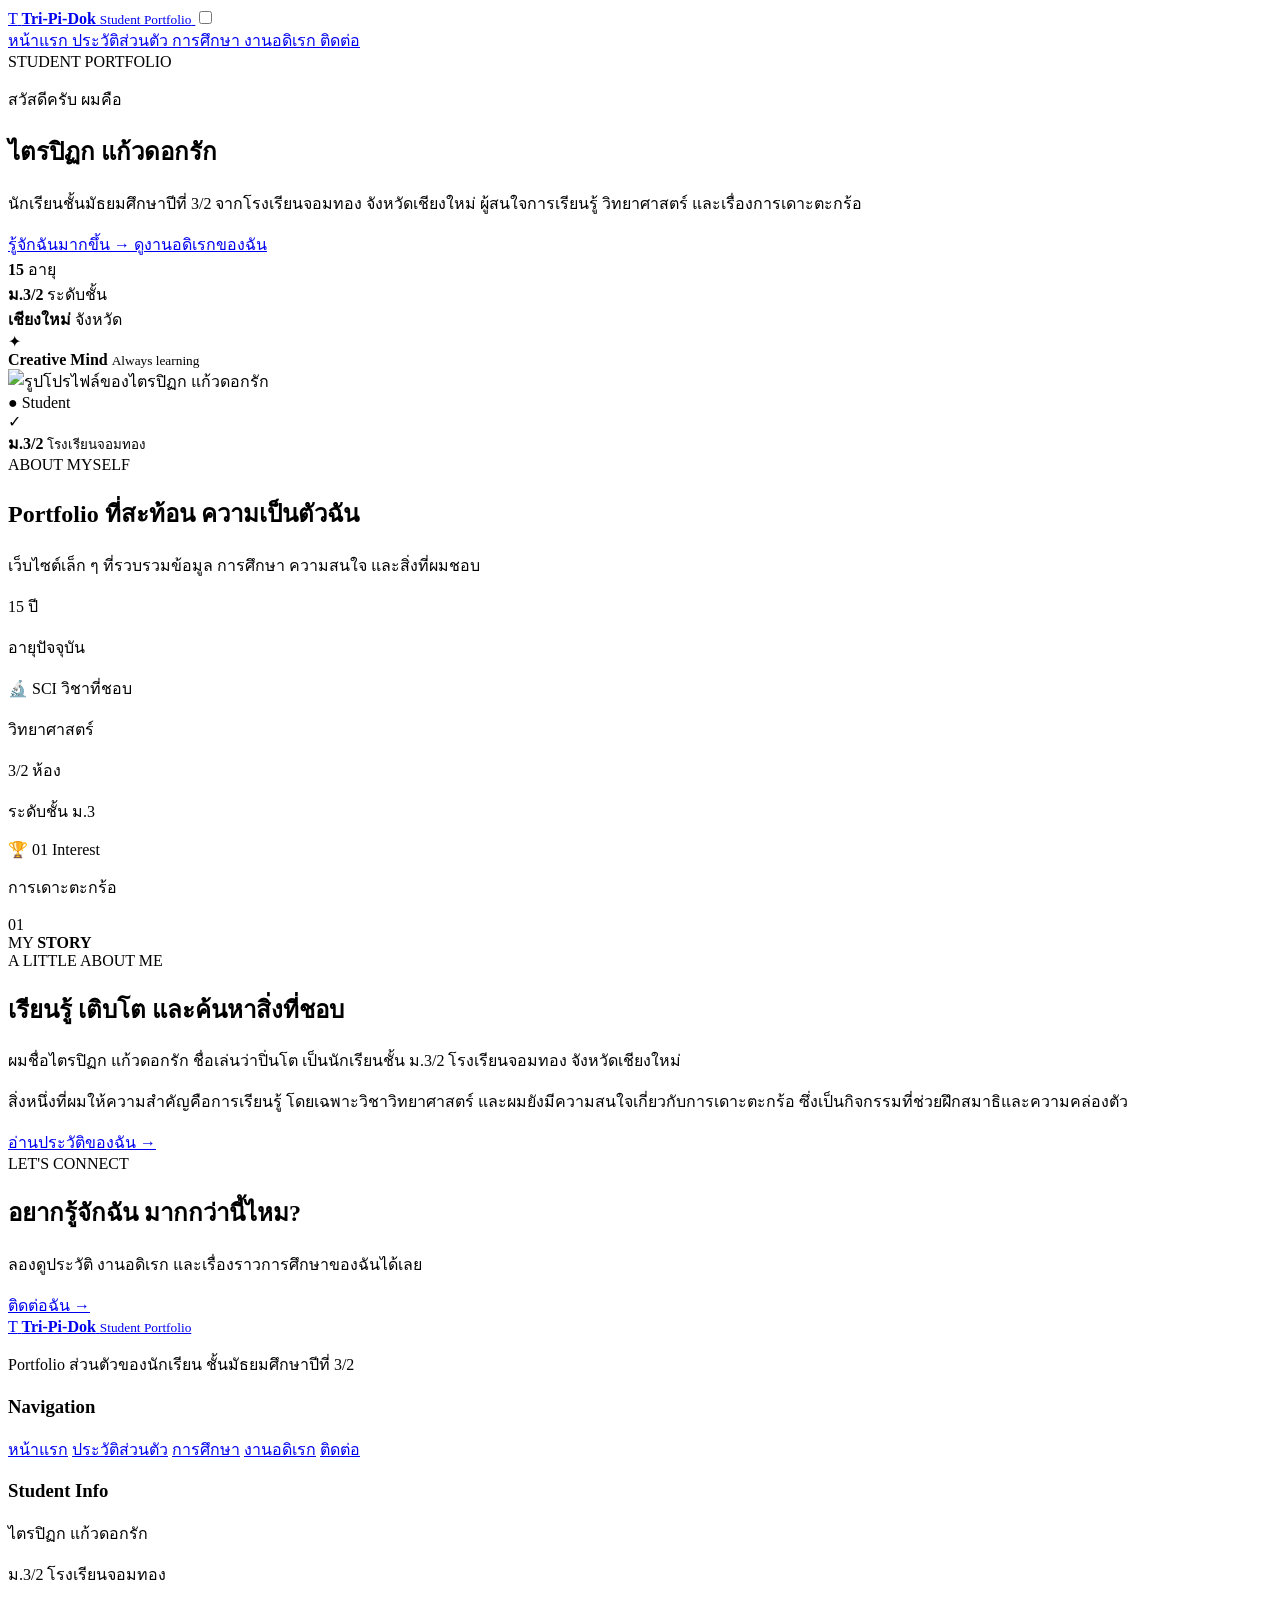
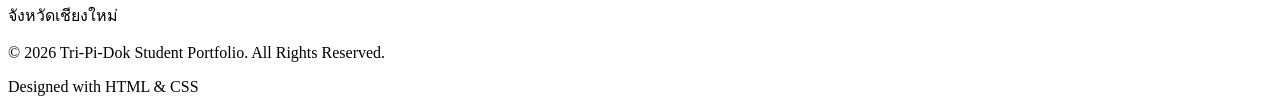
==== index.html @ 45ffa7b9 "Create index.html" ====
<!DOCTYPE html>
<html lang="th">
<head>
    <meta charset="UTF-8">
    <meta name="viewport" content="width=device-width, initial-scale=1.0">

    <title>ไตรปิฏก แก้วดอกรัก | Student Portfolio</title>

    <meta
        name="description"
        content="เว็บไซต์ Portfolio ส่วนตัวของไตรปิฏก แก้วดอกรัก นักเรียนชั้นมัธยมศึกษาปีที่ 3/2"
    >

    <link rel="stylesheet" href="style.css">
</head>

<body>

    <!-- =========================
         Navigation
    ========================== -->
    <header class="site-header">
        <nav class="navbar container">

            <a href="index.html" class="brand">
                <span class="brand-mark">T</span>

                <span class="brand-text">
                    <strong>Tri-Pi-Dok</strong>
                    <small>Student Portfolio</small>
                </span>
            </a>

            <input type="checkbox" id="menu-toggle" class="menu-toggle">

            <label for="menu-toggle" class="menu-button">
                <span></span>
                <span></span>
                <span></span>
            </label>

            <div class="nav-links">

                <a href="index.html" class="active">
                    หน้าแรก
                </a>

                <a href="profile.html">
                    ประวัติส่วนตัว
                </a>

                <a href="education.html">
                    การศึกษา
                </a>

                <a href="hobby.html">
                    งานอดิเรก
                </a>

                <a href="contact.html">
                    ติดต่อ
                </a>

            </div>

        </nav>
    </header>


    <main>

        <!-- =========================
             Hero Section
        ========================== -->
        <section class="hero-section">

            <div class="hero-glow hero-glow-one"></div>
            <div class="hero-glow hero-glow-two"></div>

            <div class="container hero-grid">

                <div class="hero-content reveal">

                    <div class="eyebrow">
                        <span class="eyebrow-dot"></span>
                        STUDENT PORTFOLIO
                    </div>

                    <p class="hero-greeting">
                        สวัสดีครับ ผมคือ
                    </p>

                    <h1>
                        ไตรปิฏก
                        <span>แก้วดอกรัก</span>
                    </h1>

                    <p class="hero-description">
                        นักเรียนชั้นมัธยมศึกษาปีที่ 3/2
                        จากโรงเรียนจอมทอง จังหวัดเชียงใหม่
                        ผู้สนใจการเรียนรู้ วิทยาศาสตร์
                        และเรื่องการเดาะตะกร้อ
                    </p>

                    <div class="hero-actions">

                        <a href="profile.html" class="btn btn-primary">
                            รู้จักฉันมากขึ้น
                            <span>→</span>
                        </a>

                        <a href="hobby.html" class="btn btn-secondary">
                            ดูงานอดิเรกของฉัน
                        </a>

                    </div>

                    <div class="hero-mini-info">

                        <div>
                            <strong>15</strong>
                            <span>อายุ</span>
                        </div>

                        <div class="mini-divider"></div>

                        <div>
                            <strong>ม.3/2</strong>
                            <span>ระดับชั้น</span>
                        </div>

                        <div class="mini-divider"></div>

                        <div>
                            <strong>เชียงใหม่</strong>
                            <span>จังหวัด</span>
                        </div>

                    </div>

                </div>


                <!-- =========================
                     Hero Visual
                ========================== -->

                <div class="hero-visual reveal delay-one">

                    <div class="orbit orbit-one"></div>
                    <div class="orbit orbit-two"></div>

                    <div class="floating-card floating-card-top">
                        <span class="floating-icon">✦</span>
                        <div>
                            <strong>Creative Mind</strong>
                            <small>Always learning</small>
                        </div>
                    </div>

                    <div class="profile-frame">

                        <div class="profile-decoration"></div>

                        <img
                            src="https://placehold.co/600x720/1976D2/FFFFFF?text=PROFILE"
                            alt="รูปโปรไฟล์ของไตรปิฏก แก้วดอกรัก"
                        >

                        <div class="profile-badge">
                            <span>●</span>
                            Student
                        </div>

                    </div>

                    <div class="floating-card floating-card-bottom">

                        <span class="floating-icon green">✓</span>

                        <div>
                            <strong>ม.3/2</strong>
                            <small>โรงเรียนจอมทอง</small>
                        </div>

                    </div>

                </div>

            </div>

        </section>


        <!-- =========================
             Highlight Section
        ========================== -->

        <section class="section section-white">

            <div class="container">

                <div class="section-heading center">

                    <span class="section-label">
                        ABOUT MYSELF
                    </span>

                    <h2>
                        Portfolio ที่สะท้อน
                        <span>ความเป็นตัวฉัน</span>
                    </h2>

                    <p>
                        เว็บไซต์เล็ก ๆ ที่รวบรวมข้อมูล การศึกษา
                        ความสนใจ และสิ่งที่ผมชอบ
                    </p>

                </div>


                <div class="stats-grid">

                    <div class="stat-card">
                        <span class="stat-number">15</span>
                        <span class="stat-label">ปี</span>
                        <p>อายุปัจจุบัน</p>
                    </div>

                    <div class="stat-card featured">
                        <span class="stat-icon">🔬</span>
                        <span class="stat-number">SCI</span>
                        <span class="stat-label">วิชาที่ชอบ</span>
                        <p>วิทยาศาสตร์</p>
                    </div>

                    <div class="stat-card">
                        <span class="stat-number">3/2</span>
                        <span class="stat-label">ห้อง</span>
                        <p>ระดับชั้น ม.3</p>
                    </div>

                    <div class="stat-card">
                        <span class="stat-icon">🏆</span>
                        <span class="stat-number">01</span>
                        <span class="stat-label">Interest</span>
                        <p>การเดาะตะกร้อ</p>
                    </div>

                </div>

            </div>

        </section>


        <!-- =========================
             About Preview
        ========================== -->

        <section class="section section-soft">

            <div class="container split-section">

                <div class="about-shape">

                    <div class="about-number">
                        01
                    </div>

                    <div class="about-circle">
                        <span>MY</span>
                        <strong>STORY</strong>
                    </div>

                </div>


                <div class="about-content">

                    <span class="section-label">
                        A LITTLE ABOUT ME
                    </span>

                    <h2>
                        เรียนรู้ เติบโต
                        <span>และค้นหาสิ่งที่ชอบ</span>
                    </h2>

                    <p>
                        ผมชื่อไตรปิฏก แก้วดอกรัก
                        ชื่อเล่นว่าปิ่นโต เป็นนักเรียนชั้น ม.3/2
                        โรงเรียนจอมทอง จังหวัดเชียงใหม่
                    </p>

                    <p>
                        สิ่งหนึ่งที่ผมให้ความสำคัญคือการเรียนรู้
                        โดยเฉพาะวิชาวิทยาศาสตร์
                        และผมยังมีความสนใจเกี่ยวกับการเดาะตะกร้อ
                        ซึ่งเป็นกิจกรรมที่ช่วยฝึกสมาธิและความคล่องตัว
                    </p>

                    <a href="profile.html" class="text-link">
                        อ่านประวัติของฉัน
                        <span>→</span>
                    </a>

                </div>

            </div>

        </section>


        <!-- =========================
             CTA
        ========================== -->

        <section class="cta-section">

            <div class="container">

                <div class="cta-card">

                    <div>
                        <span class="section-label light">
                            LET'S CONNECT
                        </span>

                        <h2>
                            อยากรู้จักฉัน
                            มากกว่านี้ไหม?
                        </h2>

                        <p>
                            ลองดูประวัติ งานอดิเรก
                            และเรื่องราวการศึกษาของฉันได้เลย
                        </p>
                    </div>

                    <a href="contact.html" class="btn btn-white">
                        ติดต่อฉัน
                        <span>→</span>
                    </a>

                </div>

            </div>

        </section>

    </main>


    <!-- =========================
         Footer
    ========================== -->

    <footer class="site-footer">

        <div class="container footer-grid">

            <div class="footer-brand">

                <a href="index.html" class="brand footer-logo">

                    <span class="brand-mark">T</span>

                    <span class="brand-text">
                        <strong>Tri-Pi-Dok</strong>
                        <small>Student Portfolio</small>
                    </span>

                </a>

                <p>
                    Portfolio ส่วนตัวของนักเรียน
                    ชั้นมัธยมศึกษาปีที่ 3/2
                </p>

            </div>


            <div class="footer-links">

                <h3>Navigation</h3>

                <a href="index.html">หน้าแรก</a>
                <a href="profile.html">ประวัติส่วนตัว</a>
                <a href="education.html">การศึกษา</a>
                <a href="hobby.html">งานอดิเรก</a>
                <a href="contact.html">ติดต่อ</a>

            </div>


            <div class="footer-info">

                <h3>Student Info</h3>

                <p>ไตรปิฏก แก้วดอกรัก</p>
                <p>ม.3/2 โรงเรียนจอมทอง</p>
                <p>จังหวัดเชียงใหม่</p>

            </div>

        </div>


        <div class="footer-bottom">

            <div class="container">

                <p>
                    © 2026 Tri-Pi-Dok Student Portfolio.
                    All Rights Reserved.
                </p>

                <span>
                    Designed with HTML & CSS
                </span>

            </div>

        </div>

    </footer>

</body>
</html>
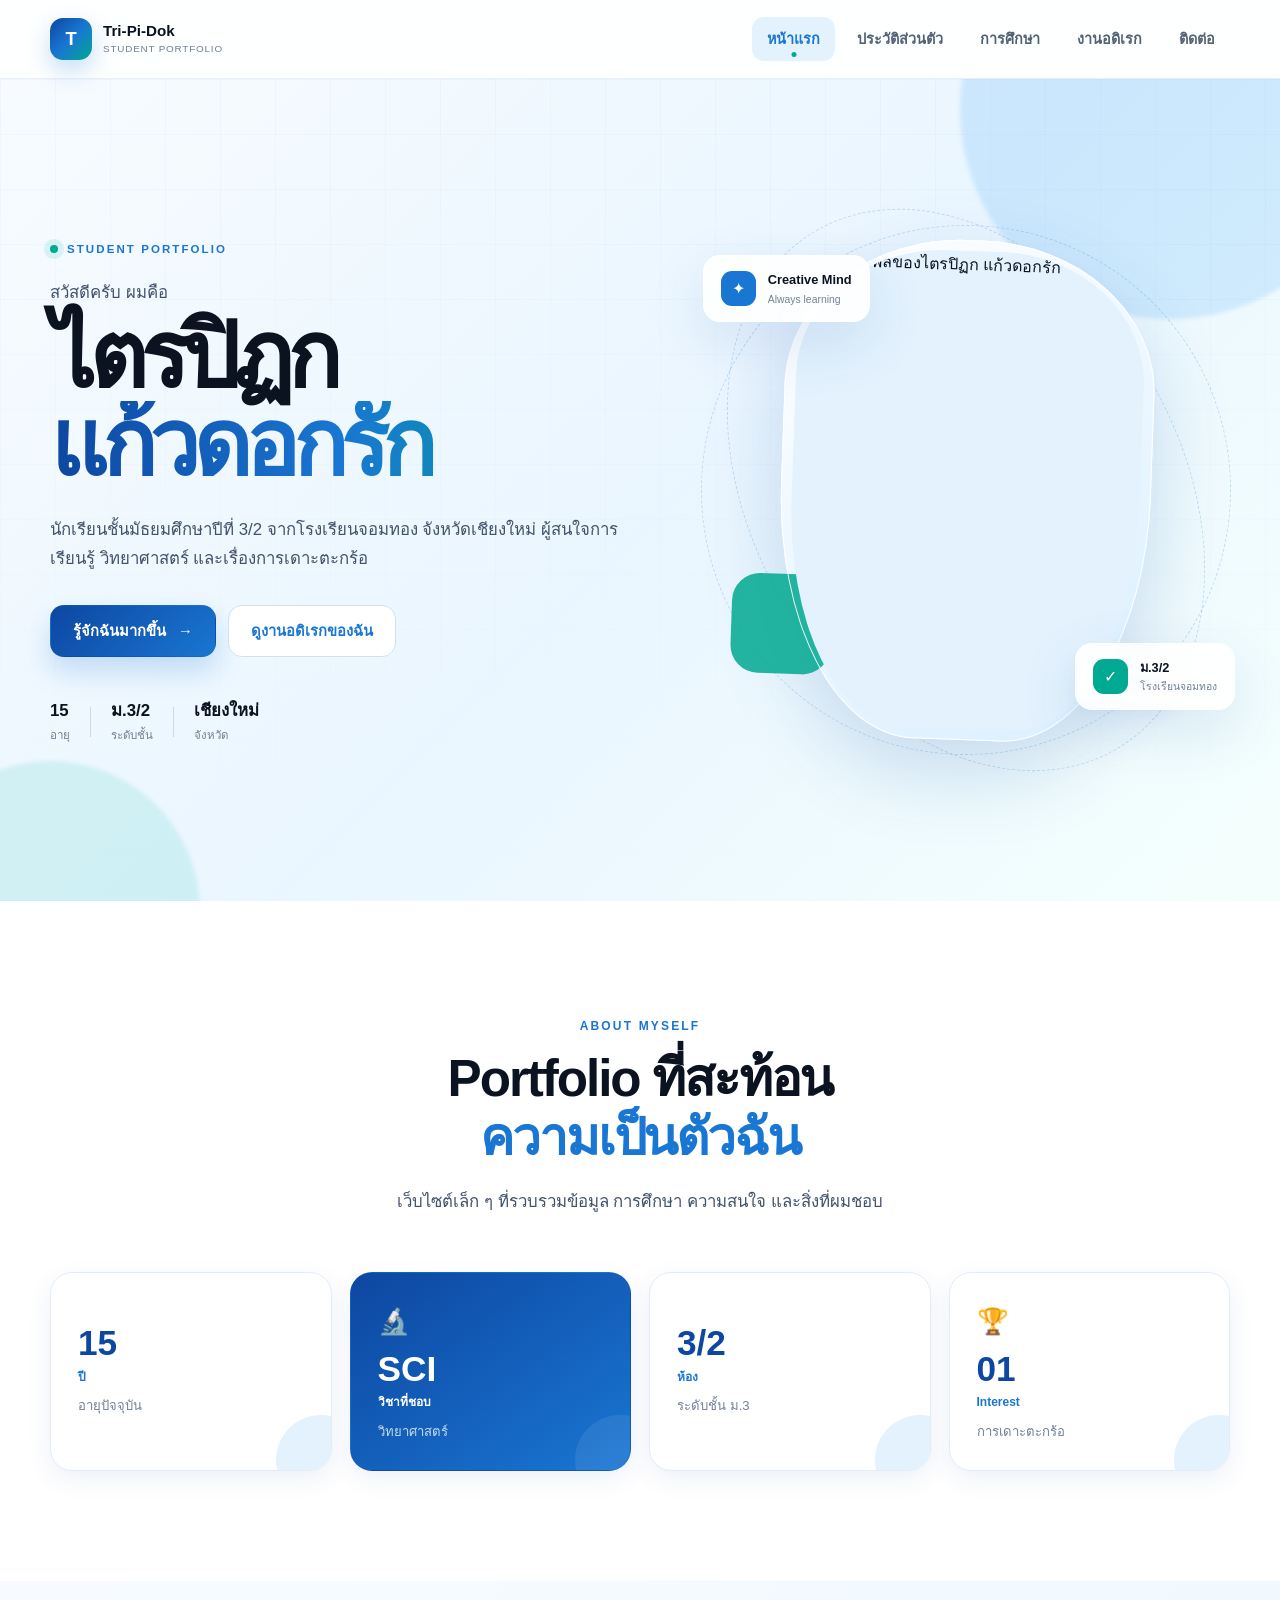
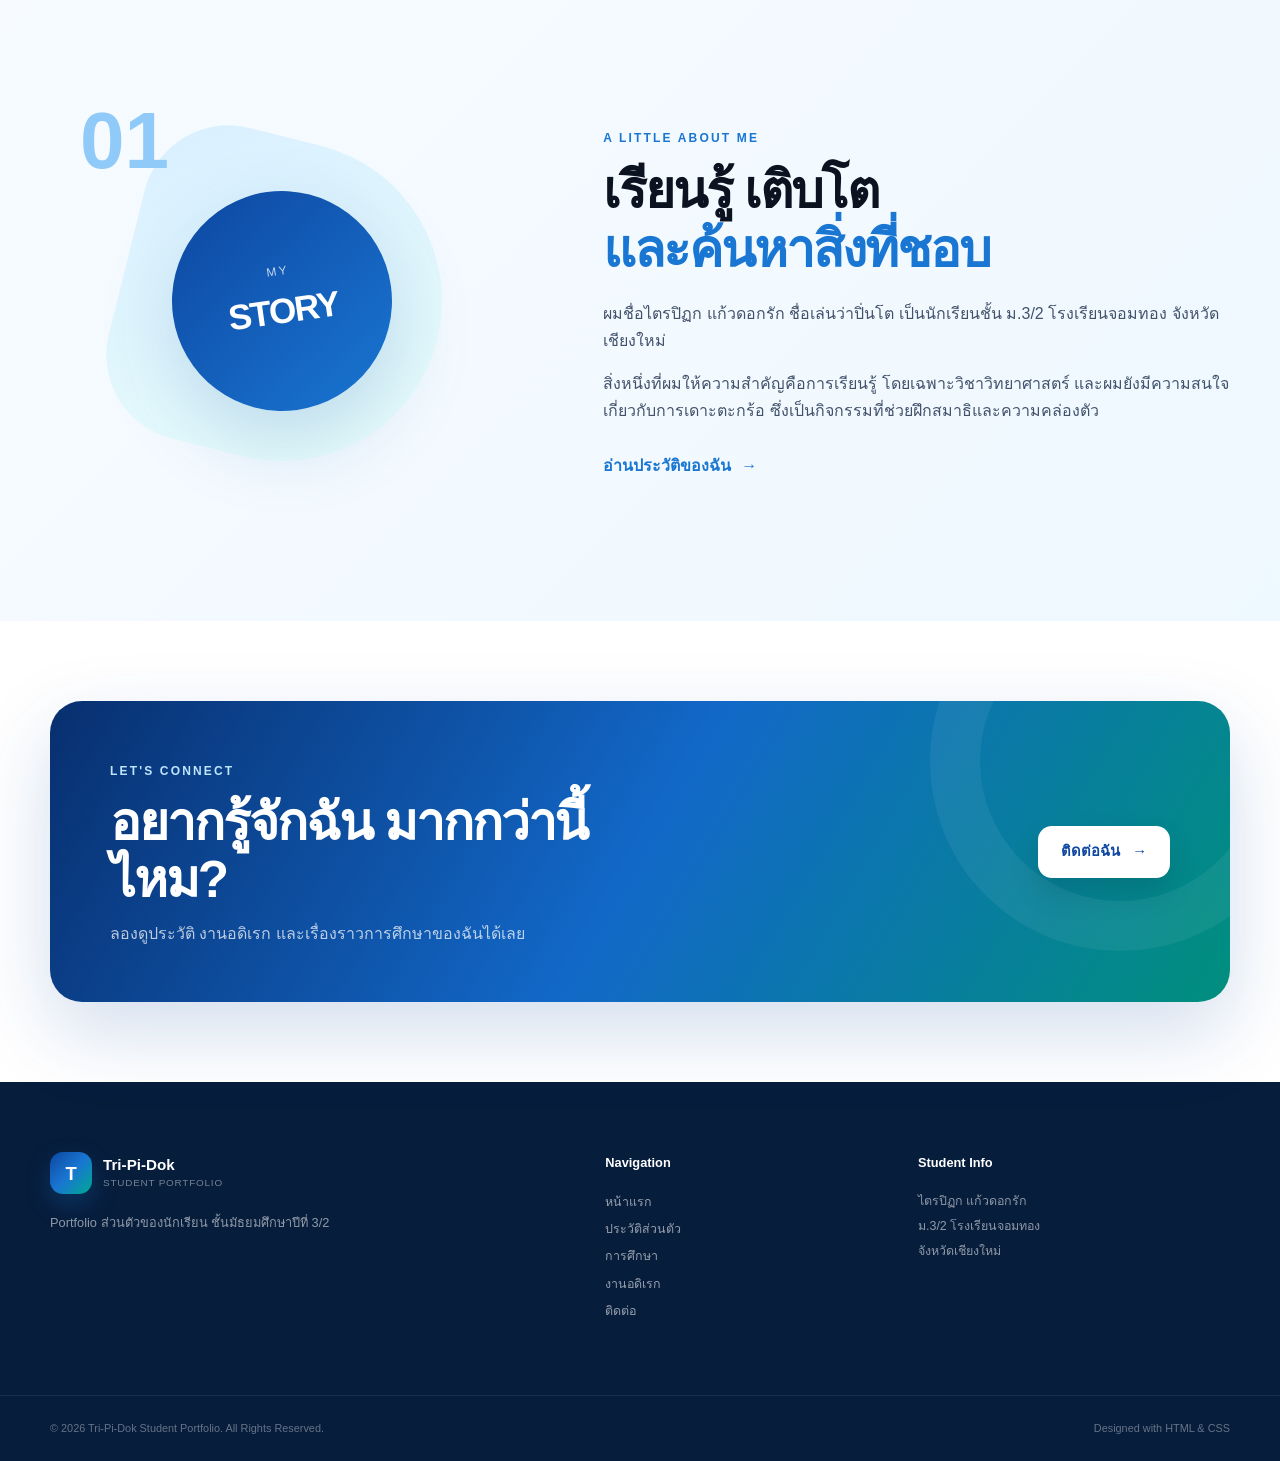
==== commit 99638525: "Update index.html" ====
--- a/index.html
+++ b/index.html
@@ -163,7 +163,7 @@
                         <div class="profile-decoration"></div>
 
                         <img
-                            src="https://placehold.co/600x720/1976D2/FFFFFF?text=PROFILE"
+                            src="blob:https://www.facebook.com/32691829-c3e3-4df8-a5ab-e9f9861d7514"
                             alt="รูปโปรไฟล์ของไตรปิฏก แก้วดอกรัก"
                         >
 
--- a/style.css
+++ b/style.css
@@ -0,0 +1,3579 @@
+/* =========================================================
+   TRI-PI-DOK STUDENT PORTFOLIO
+   Modern Student Portfolio
+   HTML5 + CSS3
+========================================================= */
+
+
+/* =========================================================
+   01. RESET
+========================================================= */
+
+* {
+    margin: 0;
+    padding: 0;
+    box-sizing: border-box;
+}
+
+html {
+    scroll-behavior: smooth;
+}
+
+body {
+    font-family:
+        "Segoe UI",
+        "Noto Sans Thai",
+        "Tahoma",
+        Arial,
+        sans-serif;
+
+    background: #f7fbff;
+    color: #0b1220;
+
+    line-height: 1.7;
+
+    overflow-x: hidden;
+}
+
+img {
+    max-width: 100%;
+    display: block;
+}
+
+a {
+    color: inherit;
+    text-decoration: none;
+}
+
+button,
+input {
+    font: inherit;
+}
+
+::selection {
+    background: #1976d2;
+    color: #ffffff;
+}
+
+
+/* =========================================================
+   02. VARIABLES
+========================================================= */
+
+:root {
+
+    --navy: #0d47a1;
+
+    --blue: #1976d2;
+
+    --blue-light: #42a5f5;
+
+    --blue-soft: #90caf9;
+
+    --blue-pale: #e3f2fd;
+
+    --teal: #00a991;
+
+    --teal-light: #00bfa5;
+
+    --white: #ffffff;
+
+    --dark: #0b1220;
+
+    --text: #42526b;
+
+    --muted: #718096;
+
+    --border: #e4edf5;
+
+    --soft: #f4f9fd;
+
+    --shadow-sm:
+        0 8px 25px rgba(13, 71, 161, 0.08);
+
+    --shadow:
+        0 20px 60px rgba(13, 71, 161, 0.12);
+
+    --shadow-lg:
+        0 30px 80px rgba(13, 71, 161, 0.18);
+
+    --radius-sm: 12px;
+
+    --radius:
+        22px;
+
+    --radius-lg:
+        32px;
+
+    --container:
+        1180px;
+
+}
+
+
+/* =========================================================
+   03. GLOBAL
+========================================================= */
+
+.container {
+    width: min(
+        calc(100% - 40px),
+        var(--container)
+    );
+
+    margin-inline: auto;
+}
+
+.section {
+    padding: 110px 0;
+}
+
+.section-white {
+    background: #ffffff;
+}
+
+.section-soft {
+    background:
+        linear-gradient(
+            135deg,
+            #f7fbff 0%,
+            #eef8ff 100%
+        );
+}
+
+.section-heading {
+    max-width: 680px;
+    margin-bottom: 55px;
+}
+
+.section-heading.center {
+    margin-inline: auto;
+    text-align: center;
+}
+
+.section-label {
+    display: inline-flex;
+    align-items: center;
+    gap: 8px;
+
+    color: var(--blue);
+
+    font-size: 0.75rem;
+
+    font-weight: 800;
+
+    letter-spacing: 0.18em;
+
+    text-transform: uppercase;
+
+    margin-bottom: 14px;
+}
+
+.section-label.light {
+    color: #bfe5ff;
+}
+
+.section-heading h2,
+.about-content h2,
+.profile-details h2,
+.interest-content h2 {
+    color: var(--dark);
+
+    font-size: clamp(
+        2rem,
+        4vw,
+        3.3rem
+    );
+
+    line-height: 1.15;
+
+    letter-spacing: -0.04em;
+
+    margin-bottom: 20px;
+}
+
+.section-heading h2 span,
+.about-content h2 span,
+.profile-details h2 span,
+.interest-content h2 span {
+    display: inline-block;
+    color: var(--blue);
+}
+
+.section-heading p {
+    color: var(--text);
+    font-size: 1.05rem;
+}
+
+
+/* =========================================================
+   04. HEADER / NAVBAR
+========================================================= */
+
+.site-header {
+    position: sticky;
+    top: 0;
+    z-index: 1000;
+
+    background:
+        rgba(255, 255, 255, 0.86);
+
+    backdrop-filter: blur(18px);
+
+    -webkit-backdrop-filter:
+        blur(18px);
+
+    border-bottom:
+        1px solid rgba(
+            13,
+            71,
+            161,
+            0.08
+        );
+}
+
+.navbar {
+    min-height: 78px;
+
+    display: flex;
+
+    align-items: center;
+
+    justify-content: space-between;
+
+    gap: 30px;
+}
+
+.brand {
+    display: inline-flex;
+
+    align-items: center;
+
+    gap: 11px;
+
+    flex-shrink: 0;
+}
+
+.brand-mark {
+    width: 42px;
+    height: 42px;
+
+    display: grid;
+
+    place-items: center;
+
+    color: white;
+
+    font-weight: 900;
+
+    font-size: 1.15rem;
+
+    border-radius: 13px;
+
+    background:
+        linear-gradient(
+            135deg,
+            var(--navy),
+            var(--blue),
+            var(--teal)
+        );
+
+    box-shadow:
+        0 10px 25px
+        rgba(25, 118, 210, 0.25);
+}
+
+.brand-text {
+    display: flex;
+
+    flex-direction: column;
+
+    line-height: 1.1;
+}
+
+.brand-text strong {
+    font-size: 0.95rem;
+}
+
+.brand-text small {
+    color: var(--muted);
+
+    font-size: 0.62rem;
+
+    margin-top: 4px;
+
+    letter-spacing: 0.08em;
+
+    text-transform: uppercase;
+}
+
+.nav-links {
+    display: flex;
+
+    align-items: center;
+
+    gap: 7px;
+}
+
+.nav-links a {
+    position: relative;
+
+    padding: 10px 15px;
+
+    color: #526174;
+
+    font-size: 0.9rem;
+
+    font-weight: 650;
+
+    border-radius: 12px;
+
+    transition:
+        color 0.25s ease,
+        background 0.25s ease,
+        transform 0.25s ease;
+}
+
+.nav-links a:hover {
+    color: var(--blue);
+
+    background:
+        var(--blue-pale);
+
+    transform:
+        translateY(-1px);
+}
+
+.nav-links a.active {
+    color: var(--blue);
+
+    background:
+        var(--blue-pale);
+}
+
+.nav-links a.active::after {
+    content: "";
+
+    position: absolute;
+
+    width: 5px;
+    height: 5px;
+
+    left: 50%;
+
+    bottom: 4px;
+
+    transform:
+        translateX(-50%);
+
+    border-radius: 50%;
+
+    background: var(--teal);
+}
+
+.menu-toggle {
+    display: none;
+}
+
+.menu-button {
+    display: none;
+
+    width: 42px;
+    height: 42px;
+
+    border-radius: 12px;
+
+    background: var(--blue-pale);
+
+    align-items: center;
+    justify-content: center;
+
+    flex-direction: column;
+
+    gap: 5px;
+
+    cursor: pointer;
+}
+
+.menu-button span {
+    display: block;
+
+    width: 19px;
+    height: 2px;
+
+    background: var(--blue);
+
+    border-radius: 99px;
+}
+
+
+/* =========================================================
+   05. BUTTONS
+========================================================= */
+
+.btn {
+    display: inline-flex;
+
+    align-items: center;
+
+    justify-content: center;
+
+    gap: 12px;
+
+    min-height: 52px;
+
+    padding:
+        0 22px;
+
+    border-radius: 14px;
+
+    font-size: 0.92rem;
+
+    font-weight: 750;
+
+    border: 1px solid transparent;
+
+    cursor: pointer;
+
+    transition:
+        transform 0.25s ease,
+        box-shadow 0.25s ease,
+        background 0.25s ease,
+        border-color 0.25s ease;
+}
+
+.btn:hover {
+    transform:
+        translateY(-3px);
+}
+
+.btn-primary {
+    color: #ffffff;
+
+    background:
+        linear-gradient(
+            135deg,
+            var(--navy),
+            var(--blue)
+        );
+
+    box-shadow:
+        0 14px 28px
+        rgba(25, 118, 210, 0.22);
+}
+
+.btn-primary:hover {
+    box-shadow:
+        0 18px 35px
+        rgba(25, 118, 210, 0.30);
+}
+
+.btn-secondary {
+    color: var(--blue);
+
+    background: #ffffff;
+
+    border-color:
+        #cfe2f5;
+}
+
+.btn-secondary:hover {
+    background:
+        var(--blue-pale);
+
+    border-color:
+        var(--blue-soft);
+}
+
+.btn-white {
+    color: var(--navy);
+
+    background: #ffffff;
+
+    box-shadow:
+        0 15px 30px
+        rgba(0, 0, 0, 0.12);
+}
+
+.text-link {
+    display: inline-flex;
+
+    align-items: center;
+
+    gap: 10px;
+
+    color: var(--blue);
+
+    font-weight: 800;
+
+    margin-top: 12px;
+
+    transition:
+        gap 0.25s ease;
+}
+
+.text-link:hover {
+    gap: 15px;
+}
+
+
+/* =========================================================
+   06. HERO
+========================================================= */
+
+.hero-section {
+    position: relative;
+
+    min-height:
+        calc(100vh - 78px);
+
+    display: flex;
+
+    align-items: center;
+
+    overflow: hidden;
+
+    background:
+        linear-gradient(
+            135deg,
+            #f7fbff 0%,
+            #eaf6ff 52%,
+            #f4fffd 100%
+        );
+}
+
+.hero-section::before {
+    content: "";
+
+    position: absolute;
+
+    inset: 0;
+
+    background-image:
+        linear-gradient(
+            rgba(25, 118, 210, 0.035)
+            1px,
+            transparent 1px
+        ),
+        linear-gradient(
+            90deg,
+            rgba(25, 118, 210, 0.035)
+            1px,
+            transparent 1px
+        );
+
+    background-size: 55px 55px;
+
+    mask-image:
+        linear-gradient(
+            to bottom,
+            black,
+            transparent
+        );
+
+    pointer-events: none;
+}
+
+.hero-glow {
+    position: absolute;
+
+    border-radius: 50%;
+
+    filter:
+        blur(2px);
+
+    pointer-events: none;
+}
+
+.hero-glow-one {
+    width: 420px;
+    height: 420px;
+
+    top: -180px;
+    right: -100px;
+
+    background:
+        rgba(66, 165, 245, 0.18);
+}
+
+.hero-glow-two {
+    width: 300px;
+    height: 300px;
+
+    bottom: -160px;
+    left: -100px;
+
+    background:
+        rgba(0, 191, 165, 0.12);
+}
+
+.hero-grid {
+    position: relative;
+    z-index: 2;
+
+    display: grid;
+
+    grid-template-columns:
+        minmax(0, 1.05fr)
+        minmax(400px, 0.95fr);
+
+    align-items: center;
+
+    gap: 70px;
+
+    padding:
+        80px 0;
+}
+
+.eyebrow {
+    display: inline-flex;
+
+    align-items: center;
+
+    gap: 9px;
+
+    color: var(--blue);
+
+    font-size: 0.72rem;
+
+    font-weight: 900;
+
+    letter-spacing: 0.18em;
+
+    margin-bottom: 20px;
+}
+
+.eyebrow-dot {
+    width: 8px;
+    height: 8px;
+
+    border-radius: 50%;
+
+    background: var(--teal);
+
+    box-shadow:
+        0 0 0 6px
+        rgba(0, 191, 165, 0.12);
+}
+
+.hero-greeting {
+    color: var(--text);
+
+    font-size: 1.05rem;
+
+    margin-bottom: 5px;
+}
+
+.hero-content h1 {
+    max-width: 700px;
+
+    color: var(--dark);
+
+    font-size:
+        clamp(
+            3.3rem,
+            7vw,
+            6.5rem
+        );
+
+    line-height: 0.98;
+
+    letter-spacing: -0.07em;
+
+    margin-bottom: 28px;
+}
+
+.hero-content h1 span {
+    display: block;
+
+    color: transparent;
+
+    background:
+        linear-gradient(
+            90deg,
+            var(--navy),
+            var(--blue),
+            var(--teal)
+        );
+
+    -webkit-background-clip:
+        text;
+
+    background-clip: text;
+}
+
+.hero-description {
+    max-width: 610px;
+
+    color: var(--text);
+
+    font-size: 1.05rem;
+
+    margin-bottom: 32px;
+}
+
+.hero-actions {
+    display: flex;
+
+    flex-wrap: wrap;
+
+    gap: 12px;
+
+    margin-bottom: 40px;
+}
+
+.hero-mini-info {
+    display: flex;
+
+    align-items: center;
+
+    gap: 20px;
+
+    color: var(--text);
+}
+
+.hero-mini-info div:not(.mini-divider) {
+    display: flex;
+
+    flex-direction: column;
+}
+
+.hero-mini-info strong {
+    color: var(--dark);
+
+    font-size: 1.05rem;
+}
+
+.hero-mini-info span {
+    color: var(--muted);
+
+    font-size: 0.72rem;
+}
+
+.mini-divider {
+    width: 1px;
+
+    height: 30px;
+
+    background:
+        #cbd9e7;
+}
+
+
+/* =========================================================
+   07. HERO VISUAL
+========================================================= */
+
+.hero-visual {
+    position: relative;
+
+    min-height: 620px;
+
+    display: grid;
+
+    place-items: center;
+}
+
+.profile-frame {
+    position: relative;
+
+    width:
+        min(
+            370px,
+            78vw
+        );
+
+    height: 500px;
+
+    padding: 11px;
+
+    background:
+        linear-gradient(
+            145deg,
+            #ffffff,
+            #d9efff
+        );
+
+    border-radius:
+        48% 48% 38% 38% /
+        30% 30% 50% 50%;
+
+    box-shadow:
+        var(--shadow-lg);
+
+    transform:
+        rotate(2deg);
+
+    z-index: 3;
+}
+
+.profile-frame::before {
+    content: "";
+
+    position: absolute;
+
+    inset: 0;
+
+    border:
+        1px solid
+        rgba(255, 255, 255, 0.9);
+
+    border-radius: inherit;
+
+    pointer-events: none;
+}
+
+.profile-frame img {
+    width: 100%;
+    height: 100%;
+
+    object-fit: cover;
+
+    border-radius:
+        42% 42% 34% 34% /
+        27% 27% 47% 47%;
+
+    background:
+        var(--blue-pale);
+
+    transition:
+        transform 0.5s ease;
+}
+
+.profile-frame:hover img {
+    transform:
+        scale(1.025);
+}
+
+.profile-decoration {
+    position: absolute;
+
+    width: 100px;
+    height: 100px;
+
+    left: -45px;
+    bottom: 60px;
+
+    border-radius: 28px;
+
+    background:
+        var(--teal);
+
+    opacity: 0.85;
+
+    z-index: -1;
+}
+
+.profile-badge {
+    position: absolute;
+
+    right: -35px;
+    bottom: 45px;
+
+    padding:
+        11px 18px;
+
+    display: flex;
+
+    align-items: center;
+
+    gap: 8px;
+
+    background:
+        rgba(255, 255, 255, 0.88);
+
+    backdrop-filter:
+        blur(12px);
+
+    border:
+        1px solid
+        rgba(255, 255, 255, 0.8);
+
+    border-radius: 14px;
+
+    color: var(--navy);
+
+    font-size: 0.75rem;
+
+    font-weight: 800;
+
+    box-shadow:
+        var(--shadow-sm);
+
+    z-index: 5;
+}
+
+.profile-badge span {
+    color: var(--teal);
+}
+
+.orbit {
+    position: absolute;
+
+    border:
+        1px dashed
+        rgba(25, 118, 210, 0.22);
+
+    border-radius: 50%;
+}
+
+.orbit-one {
+    width: 530px;
+    height: 530px;
+
+    transform:
+        rotate(25deg);
+}
+
+.orbit-two {
+    width: 430px;
+    height: 600px;
+
+    transform:
+        rotate(-30deg);
+}
+
+.floating-card {
+    position: absolute;
+
+    z-index: 10;
+
+    display: flex;
+
+    align-items: center;
+
+    gap: 12px;
+
+    padding: 13px 17px;
+
+    background:
+        rgba(255, 255, 255, 0.9);
+
+    backdrop-filter:
+        blur(14px);
+
+    border:
+        1px solid
+        rgba(255, 255, 255, 0.85);
+
+    border-radius: 17px;
+
+    box-shadow:
+        var(--shadow);
+
+    animation:
+        float 4s ease-in-out
+        infinite;
+}
+
+.floating-card strong {
+    display: block;
+
+    color: var(--dark);
+
+    font-size: 0.8rem;
+}
+
+.floating-card small {
+    display: block;
+
+    color: var(--muted);
+
+    font-size: 0.65rem;
+}
+
+.floating-card-top {
+    top: 75px;
+    left: 0;
+}
+
+.floating-card-bottom {
+    right: -5px;
+    bottom: 90px;
+
+    animation-delay:
+        -2s;
+}
+
+.floating-icon {
+    width: 35px;
+    height: 35px;
+
+    display: grid;
+
+    place-items: center;
+
+    color: white;
+
+    border-radius: 11px;
+
+    background:
+        var(--blue);
+}
+
+.floating-icon.green {
+    background:
+        var(--teal);
+}
+
+@keyframes float {
+
+    0%,
+    100% {
+        transform:
+            translateY(0);
+    }
+
+    50% {
+        transform:
+            translateY(-9px);
+    }
+
+}
+
+
+/* =========================================================
+   08. STATS
+========================================================= */
+
+.stats-grid {
+    display: grid;
+
+    grid-template-columns:
+        repeat(4, 1fr);
+
+    gap: 18px;
+}
+
+.stat-card {
+    position: relative;
+
+    min-height: 185px;
+
+    padding: 27px;
+
+    display: flex;
+
+    flex-direction: column;
+
+    justify-content: center;
+
+    background: #ffffff;
+
+    border:
+        1px solid var(--border);
+
+    border-radius:
+        var(--radius);
+
+    box-shadow:
+        var(--shadow-sm);
+
+    overflow: hidden;
+
+    transition:
+        transform 0.3s ease,
+        box-shadow 0.3s ease;
+}
+
+.stat-card::after {
+    content: "";
+
+    position: absolute;
+
+    width: 90px;
+    height: 90px;
+
+    right: -35px;
+    bottom: -35px;
+
+    border-radius: 50%;
+
+    background:
+        var(--blue-pale);
+}
+
+.stat-card:hover {
+    transform:
+        translateY(-7px);
+
+    box-shadow:
+        var(--shadow);
+}
+
+.stat-card.featured {
+    color: #ffffff;
+
+    background:
+        linear-gradient(
+            145deg,
+            var(--navy),
+            var(--blue)
+        );
+
+    border-color:
+        transparent;
+}
+
+.stat-card.featured::after {
+    background:
+        rgba(255, 255, 255, 0.08);
+}
+
+.stat-number {
+    position: relative;
+    z-index: 2;
+
+    color: var(--navy);
+
+    font-size: 2.2rem;
+
+    font-weight: 900;
+
+    line-height: 1;
+}
+
+.stat-card.featured .stat-number,
+.stat-card.featured .stat-label {
+    color: #ffffff;
+}
+
+.stat-label {
+    position: relative;
+    z-index: 2;
+
+    color: var(--blue);
+
+    font-size: 0.75rem;
+
+    font-weight: 800;
+
+    margin-top: 6px;
+}
+
+.stat-card p {
+    position: relative;
+    z-index: 2;
+
+    color: var(--muted);
+
+    font-size: 0.82rem;
+
+    margin-top: 8px;
+}
+
+.stat-card.featured p {
+    color:
+        rgba(255, 255, 255, 0.76);
+}
+
+.stat-icon {
+    position: relative;
+    z-index: 2;
+
+    font-size: 1.6rem;
+
+    margin-bottom: 8px;
+}
+
+
+/* =========================================================
+   09. ABOUT
+========================================================= */
+
+.split-section {
+    display: grid;
+
+    grid-template-columns:
+        0.85fr
+        1.15fr;
+
+    gap: 90px;
+
+    align-items: center;
+}
+
+.about-shape {
+    position: relative;
+
+    min-height: 420px;
+
+    display: grid;
+
+    place-items: center;
+}
+
+.about-shape::before {
+    content: "";
+
+    position: absolute;
+
+    width: 320px;
+    height: 320px;
+
+    border-radius:
+        35% 65% 65% 35%;
+
+    background:
+        linear-gradient(
+            145deg,
+            #d9efff,
+            #e9fffb
+        );
+
+    transform:
+        rotate(14deg);
+}
+
+.about-number {
+    position: absolute;
+
+    top: 10px;
+    left: 30px;
+
+    color: var(--blue-soft);
+
+    font-size: 5rem;
+
+    font-weight: 900;
+
+    line-height: 1;
+}
+
+.about-circle {
+    position: relative;
+
+    width: 220px;
+    height: 220px;
+
+    display: grid;
+
+    place-items: center;
+
+    align-content: center;
+
+    border-radius: 50%;
+
+    color: #ffffff;
+
+    background:
+        linear-gradient(
+            145deg,
+            var(--navy),
+            var(--blue)
+        );
+
+    box-shadow:
+        var(--shadow-lg);
+
+    transform:
+        rotate(-8deg);
+}
+
+.about-circle span {
+    font-size: 0.75rem;
+
+    letter-spacing: 0.2em;
+
+    opacity: 0.75;
+}
+
+.about-circle strong {
+    font-size: 2.2rem;
+
+    letter-spacing: -0.05em;
+}
+
+.about-content > p {
+    color: var(--text);
+
+    margin-bottom: 16px;
+}
+
+
+/* =========================================================
+   10. CTA
+========================================================= */
+
+.cta-section {
+    padding:
+        80px 0;
+
+    background:
+        #ffffff;
+}
+
+.cta-card {
+    position: relative;
+
+    display: flex;
+
+    align-items: center;
+
+    justify-content: space-between;
+
+    gap: 40px;
+
+    padding:
+        55px 60px;
+
+    border-radius:
+        var(--radius-lg);
+
+    overflow: hidden;
+
+    color: white;
+
+    background:
+        linear-gradient(
+            120deg,
+            #082f6f,
+            #1268c8,
+            #008f7d
+        );
+
+    box-shadow:
+        var(--shadow-lg);
+}
+
+.cta-card::after {
+    content: "";
+
+    position: absolute;
+
+    width: 280px;
+    height: 280px;
+
+    right: -80px;
+    top: -130px;
+
+    border-radius: 50%;
+
+    border:
+        50px solid
+        rgba(255, 255, 255, 0.06);
+}
+
+.cta-card h2 {
+    max-width: 550px;
+
+    font-size:
+        clamp(
+            2rem,
+            4vw,
+            3.2rem
+        );
+
+    line-height: 1.1;
+
+    letter-spacing: -0.04em;
+
+    margin-bottom: 12px;
+}
+
+.cta-card p {
+    color:
+        rgba(255, 255, 255, 0.72);
+}
+
+.cta-card .btn {
+    position: relative;
+    z-index: 2;
+
+    flex-shrink: 0;
+}
+
+
+/* =========================================================
+   11. PAGE HERO
+========================================================= */
+
+.page-hero {
+    position: relative;
+
+    min-height: 360px;
+
+    display: flex;
+
+    align-items: center;
+
+    overflow: hidden;
+
+    color: #ffffff;
+
+    background:
+        linear-gradient(
+            125deg,
+            #082f6f 0%,
+            #0d5db9 55%,
+            #008f7d 100%
+        );
+}
+
+.page-hero::before {
+    content: "";
+
+    position: absolute;
+
+    inset: 0;
+
+    background-image:
+        radial-gradient(
+            rgba(255, 255, 255, 0.16)
+            1px,
+            transparent 1px
+        );
+
+    background-size: 26px 26px;
+
+    opacity: 0.35;
+}
+
+.page-hero-glow {
+    position: absolute;
+
+    width: 500px;
+    height: 500px;
+
+    border-radius: 50%;
+
+    right: -180px;
+    top: -230px;
+
+    border:
+        70px solid
+        rgba(255, 255, 255, 0.05);
+}
+
+.page-hero .container {
+    position: relative;
+    z-index: 2;
+}
+
+.page-hero h1 {
+    font-size:
+        clamp(
+            3rem,
+            7vw,
+            5.5rem
+        );
+
+    line-height: 1;
+
+    letter-spacing: -0.07em;
+
+    margin-bottom: 18px;
+}
+
+.page-hero p {
+    max-width: 620px;
+
+    color:
+        rgba(255, 255, 255, 0.75);
+
+    font-size: 1.05rem;
+}
+
+
+/* =========================================================
+   12. PROFILE PAGE
+========================================================= */
+
+.profile-layout {
+    display: grid;
+
+    grid-template-columns:
+        minmax(300px, 0.8fr)
+        minmax(0, 1.2fr);
+
+    gap: 80px;
+
+    align-items: center;
+}
+
+.profile-large {
+    position: relative;
+
+    max-width: 440px;
+
+    margin-inline: auto;
+}
+
+.profile-large-inner {
+    padding: 10px;
+
+    background:
+        linear-gradient(
+            145deg,
+            #ffffff,
+            #d9efff
+        );
+
+    border-radius:
+        35px 35px 70px 35px;
+
+    box-shadow:
+        var(--shadow-lg);
+
+    transform:
+        rotate(-2deg);
+}
+
+.profile-large-inner img {
+    width: 100%;
+
+    aspect-ratio: 0.82;
+
+    object-fit: cover;
+
+    border-radius:
+        28px 28px 60px 28px;
+
+    background:
+        var(--blue-pale);
+}
+
+.profile-stamp {
+    position: absolute;
+
+    right: -25px;
+    bottom: 40px;
+
+    padding:
+        13px 20px;
+
+    color: white;
+
+    font-size: 0.7rem;
+
+    font-weight: 900;
+
+    letter-spacing: 0.16em;
+
+    border-radius: 12px;
+
+    background:
+        var(--teal);
+
+    box-shadow:
+        0 15px 30px
+        rgba(0, 169, 145, 0.22);
+
+    transform:
+        rotate(4deg);
+}
+
+.profile-details h2 {
+    font-size:
+        clamp(
+            2.5rem,
+            5vw,
+            4.2rem
+        );
+}
+
+.lead {
+    color: var(--text);
+
+    font-size: 1.05rem;
+
+    margin-bottom: 30px;
+}
+
+.info-grid {
+    display: grid;
+
+    grid-template-columns:
+        repeat(2, 1fr);
+
+    gap: 12px;
+}
+
+.info-item {
+    display: flex;
+
+    align-items: center;
+
+    gap: 13px;
+
+    padding: 15px;
+
+    background:
+        #f8fbfe;
+
+    border:
+        1px solid var(--border);
+
+    border-radius:
+        15px;
+
+    transition:
+        transform 0.25s ease,
+        background 0.25s ease;
+}
+
+.info-item:hover {
+    transform:
+        translateY(-3px);
+
+    background:
+        var(--blue-pale);
+}
+
+.info-icon {
+    width: 40px;
+    height: 40px;
+
+    display: grid;
+
+    place-items: center;
+
+    flex-shrink: 0;
+
+    border-radius: 11px;
+
+    background:
+        #ffffff;
+
+    box-shadow:
+        0 5px 15px
+        rgba(13, 71, 161, 0.08);
+}
+
+.info-item small {
+    display: block;
+
+    color: var(--muted);
+
+    font-size: 0.65rem;
+}
+
+.info-item strong {
+    display: block;
+
+    color: var(--dark);
+
+    font-size: 0.82rem;
+}
+
+
+/* =========================================================
+   13. ABOUT ME
+========================================================= */
+
+.about-me-grid {
+    display: grid;
+
+    grid-template-columns:
+        1.3fr
+        0.7fr;
+
+    gap: 20px;
+}
+
+.about-main-card {
+    position: relative;
+
+    min-height: 390px;
+
+    padding:
+        50px;
+
+    overflow: hidden;
+
+    border-radius:
+        var(--radius-lg);
+
+    background:
+        linear-gradient(
+            135deg,
+            #ffffff,
+            #edf8ff
+        );
+
+    border:
+        1px solid var(--border);
+
+    box-shadow:
+        var(--shadow-sm);
+}
+
+.big-quote {
+    position: absolute;
+
+    top: 0;
+    right: 40px;
+
+    color:
+        rgba(25, 118, 210, 0.07);
+
+    font-family:
+        Georgia,
+        serif;
+
+    font-size: 12rem;
+
+    line-height: 0.8;
+}
+
+.about-main-card h3 {
+    position: relative;
+
+    max-width: 620px;
+
+    font-size:
+        clamp(
+            1.8rem,
+            3vw,
+            2.8rem
+        );
+
+    line-height: 1.2;
+
+    letter-spacing: -0.04em;
+
+    margin-bottom: 25px;
+}
+
+.about-main-card p {
+    position: relative;
+
+    max-width: 650px;
+
+    color: var(--text);
+
+    margin-bottom: 14px;
+}
+
+.about-side-card {
+    padding: 25px;
+
+    border-radius:
+        var(--radius-lg);
+
+    background:
+        var(--navy);
+
+    box-shadow:
+        var(--shadow);
+
+    display: flex;
+
+    flex-direction: column;
+
+    justify-content: center;
+
+    gap: 10px;
+}
+
+.mini-feature {
+    display: grid;
+
+    grid-template-columns:
+        45px 1fr;
+
+    gap: 13px;
+
+    padding: 17px 0;
+
+    border-bottom:
+        1px solid
+        rgba(255, 255, 255, 0.12);
+}
+
+.mini-feature:last-child {
+    border-bottom: 0;
+}
+
+.mini-feature > span {
+    color:
+        #7dded0;
+
+    font-size: 0.75rem;
+
+    font-weight: 900;
+}
+
+.mini-feature strong {
+    color: white;
+
+    font-size: 0.9rem;
+}
+
+.mini-feature p {
+    color:
+        rgba(255, 255, 255, 0.62);
+
+    font-size: 0.75rem;
+
+    margin-top: 3px;
+}
+
+
+/* =========================================================
+   14. SIMPLE CTA
+========================================================= */
+
+.simple-cta {
+    padding:
+        90px 0;
+
+    text-align: center;
+
+    background:
+        linear-gradient(
+            135deg,
+            #e9f7ff,
+            #effffb
+        );
+}
+
+.simple-cta .container {
+    max-width: 850px;
+}
+
+.simple-cta h2 {
+    color: var(--dark);
+
+    font-size:
+        clamp(
+            2rem,
+            4vw,
+            3.4rem
+        );
+
+    line-height: 1.15;
+
+    letter-spacing: -0.05em;
+
+    margin-bottom: 14px;
+}
+
+.simple-cta p {
+    color: var(--text);
+
+    margin-bottom: 28px;
+}
+
+
+/* =========================================================
+   15. EDUCATION TIMELINE
+========================================================= */
+
+.timeline {
+    position: relative;
+
+    max-width: 900px;
+
+    margin-inline: auto;
+
+    padding:
+        10px 0;
+}
+
+.timeline::before {
+    content: "";
+
+    position: absolute;
+
+    top: 0;
+    bottom: 0;
+
+    left: 50%;
+
+    width: 2px;
+
+    transform:
+        translateX(-50%);
+
+    background:
+        linear-gradient(
+            to bottom,
+            var(--blue-soft),
+            var(--teal)
+        );
+}
+
+.timeline-item {
+    position: relative;
+
+    width: 50%;
+
+    padding:
+        0 50px 65px 0;
+}
+
+.timeline-item:nth-child(even) {
+    margin-left: 50%;
+
+    padding:
+        0 0 65px 50px;
+}
+
+.timeline-marker {
+    position: absolute;
+
+    top: 0;
+    right: -18px;
+
+    width: 36px;
+    height: 36px;
+
+    display: grid;
+
+    place-items: center;
+
+    color: white;
+
+    font-size: 0.65rem;
+
+    font-weight: 900;
+
+    border:
+        5px solid #ffffff;
+
+    border-radius: 50%;
+
+    background:
+        var(--blue);
+
+    box-shadow:
+        0 8px 20px
+        rgba(25, 118, 210, 0.2);
+
+    z-index: 3;
+}
+
+.timeline-item:nth-child(even)
+.timeline-marker {
+    left: -18px;
+    right: auto;
+
+    background:
+        var(--teal);
+}
+
+.timeline-content {
+    padding: 27px;
+
+    background:
+        #ffffff;
+
+    border:
+        1px solid var(--border);
+
+    border-radius:
+        20px;
+
+    box-shadow:
+        var(--shadow-sm);
+
+    transition:
+        transform 0.3s ease,
+        box-shadow 0.3s ease;
+}
+
+.timeline-content:hover {
+    transform:
+        translateY(-6px);
+
+    box-shadow:
+        var(--shadow);
+}
+
+.timeline-year {
+    color: var(--blue);
+
+    font-size: 0.7rem;
+
+    font-weight: 850;
+
+    letter-spacing: 0.08em;
+
+    text-transform: uppercase;
+}
+
+.timeline-content h3 {
+    color: var(--dark);
+
+    font-size: 1.35rem;
+
+    margin:
+        6px 0 8px;
+}
+
+.timeline-content p {
+    color: var(--text);
+
+    font-size: 0.9rem;
+}
+
+.timeline-tag {
+    display: inline-block;
+
+    margin-top: 14px;
+
+    padding:
+        5px 10px;
+
+    color: var(--blue);
+
+    background:
+        var(--blue-pale);
+
+    border-radius: 999px;
+
+    font-size: 0.65rem;
+
+    font-weight: 800;
+}
+
+.timeline-item.current
+.timeline-content {
+    border-color:
+        rgba(0, 191, 165, 0.35);
+
+    background:
+        linear-gradient(
+            145deg,
+            #ffffff,
+            #effffb
+        );
+}
+
+
+/* =========================================================
+   16. EDUCATION HIGHLIGHTS
+========================================================= */
+
+.education-highlight-grid {
+    display: grid;
+
+    grid-template-columns:
+        repeat(4, 1fr);
+
+    gap: 18px;
+}
+
+.education-feature {
+    position: relative;
+
+    min-height: 240px;
+
+    padding: 30px;
+
+    display: flex;
+
+    flex-direction: column;
+
+    justify-content: flex-end;
+
+    overflow: hidden;
+
+    border:
+        1px solid var(--border);
+
+    border-radius:
+        var(--radius);
+
+    background: #ffffff;
+
+    box-shadow:
+        var(--shadow-sm);
+
+    transition:
+        transform 0.3s ease,
+        box-shadow 0.3s ease;
+}
+
+.education-feature:hover {
+    transform:
+        translateY(-7px);
+
+    box-shadow:
+        var(--shadow);
+}
+
+.featured-education {
+    color: white;
+
+    background:
+        linear-gradient(
+            145deg,
+            var(--navy),
+            var(--blue)
+        );
+
+    border-color:
+        transparent;
+}
+
+.feature-number {
+    position: absolute;
+
+    top: 22px;
+    right: 25px;
+
+    color:
+        #dbeefe;
+
+    font-size: 0.72rem;
+
+    font-weight: 900;
+}
+
+.featured-education .feature-number {
+    color:
+        rgba(255, 255, 255, 0.4);
+}
+
+.feature-icon {
+    font-size: 2rem;
+
+    margin-bottom: auto;
+}
+
+.education-feature h3 {
+    font-size: 1.25rem;
+
+    margin-bottom: 4px;
+}
+
+.education-feature p {
+    color: var(--muted);
+
+    font-size: 0.85rem;
+}
+
+.featured-education p {
+    color:
+        rgba(255, 255, 255, 0.72);
+}
+
+
+/* =========================================================
+   17. TABLE
+========================================================= */
+
+.table-wrapper {
+    overflow-x: auto;
+
+    border:
+        1px solid var(--border);
+
+    border-radius:
+        var(--radius);
+
+    box-shadow:
+        var(--shadow-sm);
+
+    background: #ffffff;
+}
+
+.education-table {
+    width: 100%;
+
+    min-width: 680px;
+
+    border-collapse: collapse;
+}
+
+.education-table th {
+    padding: 18px 22px;
+
+    color: white;
+
+    text-align: left;
+
+    background:
+        var(--navy);
+
+    font-size: 0.78rem;
+}
+
+.education-table td {
+    padding: 19px 22px;
+
+    color: var(--text);
+
+    border-bottom:
+        1px solid var(--border);
+
+    font-size: 0.85rem;
+}
+
+.education-table tbody tr {
+    transition:
+        background 0.2s ease;
+}
+
+.education-table tbody tr:hover {
+    background:
+        var(--blue-pale);
+}
+
+.education-table tbody tr:last-child td {
+    border-bottom: 0;
+}
+
+.status {
+    display: inline-block;
+
+    padding:
+        5px 10px;
+
+    color:
+        #087f6e;
+
+    background:
+        #e4faf5;
+
+    border-radius:
+        999px;
+
+    font-size: 0.65rem;
+
+    font-weight: 800;
+}
+
+.current-status {
+    color:
+        #1559a6;
+
+    background:
+        var(--blue-pale);
+}
+
+
+/* =========================================================
+   18. HOBBY
+========================================================= */
+
+.hobby-grid {
+    display: grid;
+
+    grid-template-columns:
+        repeat(3, 1fr);
+
+    gap: 18px;
+}
+
+.hobby-card {
+    position: relative;
+
+    min-height: 310px;
+
+    padding: 28px;
+
+    display: flex;
+
+    flex-direction: column;
+
+    overflow: hidden;
+
+    border:
+        1px solid var(--border);
+
+    border-radius:
+        var(--radius);
+
+    background:
+        #ffffff;
+
+    box-shadow:
+        var(--shadow-sm);
+
+    transition:
+        transform 0.35s ease,
+        box-shadow 0.35s ease,
+        border-color 0.35s ease;
+}
+
+.hobby-card:hover {
+    transform:
+        translateY(-9px);
+
+    box-shadow:
+        var(--shadow);
+
+    border-color:
+        rgba(25, 118, 210, 0.2);
+}
+
+.hobby-card::before {
+    content: "";
+
+    position: absolute;
+
+    width: 130px;
+    height: 130px;
+
+    right: -65px;
+    bottom: -65px;
+
+    border-radius: 50%;
+
+    background:
+        var(--blue-pale);
+
+    transition:
+        transform 0.35s ease;
+}
+
+.hobby-card:hover::before {
+    transform:
+        scale(1.3);
+}
+
+.hobby-main {
+    grid-column:
+        span 2;
+
+    min-height: 310px;
+
+    color: white;
+
+    background:
+        linear-gradient(
+            145deg,
+            #082f6f,
+            #1268c8
+        );
+
+    border-color:
+        transparent;
+}
+
+.hobby-main::before {
+    background:
+        rgba(255, 255, 255, 0.07);
+}
+
+.hobby-card-top {
+    display: flex;
+
+    align-items: center;
+
+    justify-content: space-between;
+
+    margin-bottom: 35px;
+}
+
+.hobby-icon {
+    width: 58px;
+    height: 58px;
+
+    display: grid;
+
+    place-items: center;
+
+    font-size: 1.7rem;
+
+    border-radius: 17px;
+
+    background:
+        var(--blue-pale);
+}
+
+.hobby-main .hobby-icon {
+    background:
+        rgba(255, 255, 255, 0.13);
+}
+
+.hobby-number {
+    color:
+        #a8bfd7;
+
+    font-size: 0.72rem;
+
+    font-weight: 900;
+}
+
+.hobby-main .hobby-number {
+    color:
+        rgba(255, 255, 255, 0.5);
+}
+
+.hobby-label {
+    color: var(--blue);
+
+    font-size: 0.65rem;
+
+    font-weight: 900;
+
+    letter-spacing: 0.14em;
+}
+
+.hobby-main .hobby-label {
+    color:
+        #8edfff;
+}
+
+.hobby-card h3 {
+    position: relative;
+
+    color: var(--dark);
+
+    font-size: 1.5rem;
+
+    margin:
+        5px 0 10px;
+}
+
+.hobby-main h3 {
+    color: white;
+
+    font-size: 2rem;
+}
+
+.hobby-card p {
+    position: relative;
+
+    color: var(--text);
+
+    font-size: 0.85rem;
+
+    max-width: 520px;
+}
+
+.hobby-main p {
+    color:
+        rgba(255, 255, 255, 0.73);
+}
+
+.hobby-line {
+    width: 55px;
+    height: 3px;
+
+    margin-top: auto;
+
+    margin-bottom: 12px;
+
+    border-radius: 999px;
+
+    background:
+        var(--teal-light);
+}
+
+.hobby-caption {
+    color:
+        rgba(255, 255, 255, 0.55);
+
+    font-size: 0.65rem;
+
+    font-weight: 700;
+}
+
+
+/* =========================================================
+   19. INTEREST SECTION
+========================================================= */
+
+.interest-section {
+    display: grid;
+
+    grid-template-columns:
+        0.85fr
+        1.15fr;
+
+    align-items: center;
+
+    gap: 100px;
+}
+
+.interest-visual {
+    position: relative;
+
+    min-height: 400px;
+
+    display: grid;
+
+    place-items: center;
+}
+
+.interest-orb {
+    width: 260px;
+    height: 260px;
+
+    display: grid;
+
+    place-items: center;
+
+    color: white;
+
+    border-radius: 50%;
+
+    background:
+        linear-gradient(
+            145deg,
+            var(--navy),
+            var(--blue),
+            var(--teal)
+        );
+
+    box-shadow:
+        0 30px 80px
+        rgba(25, 118, 210, 0.25);
+
+    z-index: 2;
+}
+
+.interest-orb span {
+    font-size: 5rem;
+
+    font-weight: 900;
+
+    letter-spacing: -0.08em;
+}
+
+.interest-ring {
+    position: absolute;
+
+    width: 360px;
+    height: 360px;
+
+    border:
+        1px dashed
+        var(--blue-soft);
+
+    border-radius: 50%;
+
+    animation:
+        slowRotate 15s
+        linear infinite;
+}
+
+.interest-ring::before,
+.interest-ring::after {
+    content: "";
+
+    position: absolute;
+
+    width: 14px;
+    height: 14px;
+
+    border-radius: 50%;
+
+    background:
+        var(--teal);
+}
+
+.interest-ring::before {
+    top: 20px;
+    left: 50%;
+}
+
+.interest-ring::after {
+    bottom: 30px;
+    right: 20px;
+
+    background:
+        var(--blue);
+}
+
+@keyframes slowRotate {
+    from {
+        transform:
+            rotate(0deg);
+    }
+
+    to {
+        transform:
+            rotate(360deg);
+    }
+}
+
+.interest-content h2 {
+    font-size:
+        clamp(
+            2.2rem,
+            4vw,
+            3.7rem
+        );
+}
+
+.interest-content > p {
+    color: var(--text);
+
+    margin-bottom: 25px;
+}
+
+.interest-points {
+    display: flex;
+
+    flex-wrap: wrap;
+
+    gap: 10px;
+}
+
+.interest-points div {
+    display: inline-flex;
+
+    align-items: center;
+
+    gap: 8px;
+
+    padding:
+        9px 13px;
+
+    color: var(--text);
+
+    background: white;
+
+    border:
+        1px solid var(--border);
+
+    border-radius: 999px;
+
+    font-size: 0.75rem;
+
+    font-weight: 700;
+}
+
+.interest-points span {
+    color: var(--teal);
+}
+
+
+/* =========================================================
+   20. CONTACT
+========================================================= */
+
+.contact-layout {
+    display: grid;
+
+    grid-template-columns:
+        0.8fr
+        1.2fr;
+
+    gap: 80px;
+
+    align-items: start;
+}
+
+.contact-intro h2 {
+    font-size:
+        clamp(
+            2.5rem,
+            5vw,
+            4.5rem
+        );
+
+    line-height: 1.05;
+
+    letter-spacing: -0.06em;
+
+    margin-bottom: 22px;
+}
+
+.contact-intro h2 span {
+    display: block;
+
+    color: var(--blue);
+}
+
+.contact-intro > p {
+    color: var(--text);
+
+    max-width: 480px;
+
+    margin-bottom: 30px;
+}
+
+.contact-note {
+    display: flex;
+
+    align-items: flex-start;
+
+    gap: 12px;
+
+    max-width: 470px;
+
+    padding: 16px;
+
+    border-radius: 15px;
+
+    background:
+        var(--blue-pale);
+
+    border:
+        1px solid
+        rgba(25, 118, 210, 0.12);
+}
+
+.contact-note span {
+    font-size: 1.2rem;
+}
+
+.contact-note p {
+    color: var(--text);
+
+    font-size: 0.75rem;
+}
+
+.contact-cards {
+    display: grid;
+
+    gap: 12px;
+}
+
+.contact-card {
+    position: relative;
+
+    display: grid;
+
+    grid-template-columns:
+        55px 1fr 30px;
+
+    align-items: center;
+
+    gap: 15px;
+
+    padding: 22px;
+
+    background:
+        #ffffff;
+
+    border:
+        1px solid var(--border);
+
+    border-radius:
+        20px;
+
+    box-shadow:
+        var(--shadow-sm);
+
+    transition:
+        transform 0.3s ease,
+        box-shadow 0.3s ease,
+        border-color 0.3s ease;
+}
+
+.contact-card:hover {
+    transform:
+        translateX(6px);
+
+    box-shadow:
+        var(--shadow);
+
+    border-color:
+        var(--blue-soft);
+}
+
+.contact-card-icon {
+    width: 55px;
+    height: 55px;
+
+    display: grid;
+
+    place-items: center;
+
+    color: var(--blue);
+
+    font-size: 1.4rem;
+
+    border-radius: 16px;
+
+    background:
+        var(--blue-pale);
+}
+
+.contact-card small {
+    color: var(--muted);
+
+    font-size: 0.62rem;
+
+    font-weight: 850;
+
+    letter-spacing: 0.1em;
+}
+
+.contact-card h3 {
+    color: var(--dark);
+
+    font-size: 0.95rem;
+
+    margin: 2px 0;
+}
+
+.contact-card p {
+    color: var(--muted);
+
+    font-size: 0.72rem;
+}
+
+.contact-arrow {
+    color: var(--blue);
+
+    font-size: 1.2rem;
+
+    transition:
+        transform 0.25s ease;
+}
+
+.contact-card:hover
+.contact-arrow {
+    transform:
+        translate(3px, -3px);
+}
+
+
+/* =========================================================
+   21. CONTACT CTA
+========================================================= */
+
+.contact-cta-section {
+    padding:
+        90px 0;
+
+    background:
+        linear-gradient(
+            135deg,
+            #f0f9ff,
+            #effffb
+        );
+}
+
+.contact-cta {
+    display: grid;
+
+    grid-template-columns:
+        100px 1fr;
+
+    align-items: center;
+
+    gap: 35px;
+
+    padding:
+        45px;
+
+    border-radius:
+        var(--radius-lg);
+
+    color: white;
+
+    background:
+        linear-gradient(
+            120deg,
+            #082f6f,
+            #1268c8,
+            #008f7d
+        );
+
+    box-shadow:
+        var(--shadow-lg);
+}
+
+.contact-cta-mark {
+    width: 100px;
+    height: 100px;
+
+    display: grid;
+
+    place-items: center;
+
+    color: white;
+
+    font-size: 3rem;
+
+    font-weight: 900;
+
+    border:
+        1px solid
+        rgba(255, 255, 255, 0.2);
+
+    border-radius: 30px;
+
+    background:
+        rgba(255, 255, 255, 0.08);
+}
+
+.contact-cta h2 {
+    max-width: 750px;
+
+    font-size:
+        clamp(
+            1.8rem,
+            4vw,
+            3rem
+        );
+
+    line-height: 1.15;
+
+    letter-spacing: -0.04em;
+
+    margin-bottom: 10px;
+}
+
+.contact-cta p {
+    color:
+        rgba(255, 255, 255, 0.7);
+}
+
+
+/* =========================================================
+   22. FOOTER
+========================================================= */
+
+.site-footer {
+    color:
+        rgba(255, 255, 255, 0.72);
+
+    background:
+        #071d3c;
+}
+
+.footer-grid {
+    display: grid;
+
+    grid-template-columns:
+        1.4fr
+        0.7fr
+        0.9fr;
+
+    gap: 70px;
+
+    padding:
+        70px 0;
+}
+
+.footer-logo .brand-text strong {
+    color: white;
+}
+
+.footer-logo .brand-text small {
+    color:
+        rgba(255, 255, 255, 0.45);
+}
+
+.footer-brand p {
+    max-width: 320px;
+
+    color:
+        rgba(255, 255, 255, 0.55);
+
+    font-size: 0.8rem;
+
+    margin-top: 18px;
+}
+
+.footer-links,
+.footer-info {
+    display: flex;
+
+    flex-direction: column;
+
+    align-items: flex-start;
+}
+
+.footer-links h3,
+.footer-info h3 {
+    color: white;
+
+    font-size: 0.8rem;
+
+    margin-bottom: 15px;
+}
+
+.footer-links a {
+    color:
+        rgba(255, 255, 255, 0.58);
+
+    font-size: 0.78rem;
+
+    margin: 3px 0;
+
+    transition:
+        color 0.2s ease,
+        transform 0.2s ease;
+}
+
+.footer-links a:hover {
+    color: white;
+
+    transform:
+        translateX(4px);
+}
+
+.footer-info p {
+    color:
+        rgba(255, 255, 255, 0.55);
+
+    font-size: 0.78rem;
+
+    margin: 2px 0;
+}
+
+.footer-bottom {
+    border-top:
+        1px solid
+        rgba(255, 255, 255, 0.08);
+}
+
+.footer-bottom .container {
+    min-height: 65px;
+
+    display: flex;
+
+    align-items: center;
+
+    justify-content: space-between;
+
+    gap: 20px;
+}
+
+.footer-bottom p,
+.footer-bottom span {
+    color:
+        rgba(255, 255, 255, 0.38);
+
+    font-size: 0.68rem;
+}
+
+
+/* =========================================================
+   23. ANIMATION
+========================================================= */
+
+.reveal {
+    animation:
+        revealUp 0.8s
+        ease both;
+}
+
+.delay-one {
+    animation-delay:
+        0.15s;
+}
+
+@keyframes revealUp {
+
+    from {
+        opacity: 0;
+
+        transform:
+            translateY(22px);
+    }
+
+    to {
+        opacity: 1;
+
+        transform:
+            translateY(0);
+    }
+
+}
+
+
+/* =========================================================
+   24. RESPONSIVE — TABLET
+========================================================= */
+
+@media (max-width: 1050px) {
+
+    .hero-grid {
+        grid-template-columns:
+            1fr 0.85fr;
+
+        gap: 35px;
+    }
+
+    .hero-content h1 {
+        font-size:
+            clamp(
+                3rem,
+                6vw,
+                5rem
+            );
+    }
+
+    .hero-visual {
+        min-height: 550px;
+    }
+
+    .profile-frame {
+        width: 320px;
+        height: 440px;
+    }
+
+    .orbit-one {
+        width: 450px;
+        height: 450px;
+    }
+
+    .stats-grid {
+        grid-template-columns:
+            repeat(2, 1fr);
+    }
+
+    .education-highlight-grid {
+        grid-template-columns:
+            repeat(2, 1fr);
+    }
+
+    .hobby-grid {
+        grid-template-columns:
+            repeat(2, 1fr);
+    }
+
+    .hobby-main {
+        grid-column:
+            span 2;
+    }
+
+    .footer-grid {
+        grid-template-columns:
+            1.2fr 0.8fr;
+    }
+
+    .footer-info {
+        grid-column:
+            span 2;
+    }
+
+}
+
+
+/* =========================================================
+   25. RESPONSIVE — MOBILE NAV
+========================================================= */
+
+@media (max-width: 820px) {
+
+    .navbar {
+        min-height: 70px;
+    }
+
+    .menu-button {
+        display: flex;
+    }
+
+    .nav-links {
+        position: absolute;
+
+        top: calc(100% + 10px);
+
+        left: 20px;
+        right: 20px;
+
+        padding: 10px;
+
+        display: flex;
+
+        flex-direction: column;
+
+        align-items: stretch;
+
+        gap: 3px;
+
+        background:
+            rgba(255, 255, 255, 0.97);
+
+        backdrop-filter:
+            blur(18px);
+
+        border:
+            1px solid var(--border);
+
+        border-radius:
+            18px;
+
+        box-shadow:
+            var(--shadow);
+
+        opacity: 0;
+
+        visibility: hidden;
+
+        transform:
+            translateY(-10px);
+
+        transition:
+            opacity 0.25s ease,
+            visibility 0.25s ease,
+            transform 0.25s ease;
+    }
+
+    .nav-links a {
+        width: 100%;
+
+        padding:
+            13px 15px;
+    }
+
+    .nav-links a.active::after {
+        left: auto;
+        right: 15px;
+        bottom: 50%;
+
+        transform:
+            translateY(50%);
+    }
+
+    .menu-toggle:checked
+    ~ .nav-links {
+        opacity: 1;
+
+        visibility: visible;
+
+        transform:
+            translateY(0);
+    }
+
+    .hero-grid {
+        grid-template-columns:
+            1fr;
+
+        padding:
+            65px 0;
+    }
+
+    .hero-content {
+        text-align: center;
+    }
+
+    .hero-description {
+        margin-inline: auto;
+    }
+
+    .hero-actions {
+        justify-content: center;
+    }
+
+    .hero-mini-info {
+        justify-content: center;
+    }
+
+    .hero-visual {
+        min-height: 500px;
+    }
+
+    .profile-layout,
+    .split-section,
+    .interest-section,
+    .contact-layout {
+        grid-template-columns:
+            1fr;
+
+        gap: 55px;
+    }
+
+    .profile-large {
+        order: 1;
+    }
+
+    .profile-details {
+        order: 2;
+    }
+
+    .about-shape {
+        min-height: 330px;
+    }
+
+    .about-me-grid {
+        grid-template-columns:
+            1fr;
+    }
+
+    .timeline::before {
+        left: 18px;
+    }
+
+    .timeline-item,
+    .timeline-item:nth-child(even) {
+        width: 100%;
+
+        margin-left: 0;
+
+        padding:
+            0 0 45px 55px;
+    }
+
+    .timeline-marker,
+    .timeline-item:nth-child(even)
+    .timeline-marker {
+        left: 0;
+        right: auto;
+    }
+
+    .contact-cta {
+        grid-template-columns:
+            1fr;
+    }
+
+}
+
+
+/* =========================================================
+   26. RESPONSIVE — MOBILE
+========================================================= */
+
+@media (max-width: 600px) {
+
+    .container {
+        width:
+            min(
+                calc(100% - 28px),
+                var(--container)
+            );
+    }
+
+    .section {
+        padding:
+            75px 0;
+    }
+
+    .hero-content h1 {
+        font-size:
+            clamp(
+                3rem,
+                16vw,
+                4.5rem
+            );
+    }
+
+    .hero-description {
+        font-size: 0.9rem;
+    }
+
+    .hero-mini-info {
+        gap: 12px;
+    }
+
+    .hero-mini-info strong {
+        font-size: 0.88rem;
+    }
+
+    .hero-visual {
+        min-height: 430px;
+    }
+
+    .profile-frame {
+        width: 260px;
+        height: 350px;
+    }
+
+    .orbit-one {
+        width: 350px;
+        height: 350px;
+    }
+
+    .orbit-two {
+        width: 280px;
+        height: 420px;
+    }
+
+    .floating-card {
+        padding:
+            9px 12px;
+    }
+
+    .floating-card-top {
+        top: 35px;
+        left: 0;
+    }
+
+    .floating-card-bottom {
+        right: 0;
+        bottom: 45px;
+    }
+
+    .floating-icon {
+        width: 30px;
+        height: 30px;
+    }
+
+    .floating-card strong {
+        font-size: 0.68rem;
+    }
+
+    .floating-card small {
+        font-size: 0.57rem;
+    }
+
+    .profile-badge {
+        right: -8px;
+        bottom: 20px;
+    }
+
+    .stats-grid {
+        grid-template-columns:
+            1fr;
+    }
+
+    .stat-card {
+        min-height: 150px;
+    }
+
+    .hero-actions {
+        flex-direction: column;
+    }
+
+    .hero-actions .btn {
+        width: 100%;
+    }
+
+    .hero-mini-info {
+        gap: 10px;
+    }
+
+    .info-grid {
+        grid-template-columns:
+            1fr;
+    }
+
+    .profile-large {
+        max-width: 320px;
+    }
+
+    .about-main-card {
+        padding: 30px;
+    }
+
+    .about-circle {
+        width: 190px;
+        height: 190px;
+    }
+
+    .about-circle strong {
+        font-size: 1.8rem;
+    }
+
+    .about-shape::before {
+        width: 270px;
+        height: 270px;
+    }
+
+    .education-highlight-grid {
+        grid-template-columns:
+            1fr;
+    }
+
+    .education-feature {
+        min-height: 200px;
+    }
+
+    .hobby-grid {
+        grid-template-columns:
+            1fr;
+    }
+
+    .hobby-main {
+        grid-column:
+            span 1;
+    }
+
+    .hobby-card {
+        min-height: 270px;
+    }
+
+    .hobby-main h3 {
+        font-size: 1.7rem;
+    }
+
+    .interest-visual {
+        min-height: 300px;
+    }
+
+    .interest-orb {
+        width: 200px;
+        height: 200px;
+    }
+
+    .interest-orb span {
+        font-size: 3.7rem;
+    }
+
+    .interest-ring {
+        width: 275px;
+        height: 275px;
+    }
+
+    .interest-points {
+        flex-direction: column;
+        align-items: flex-start;
+    }
+
+    .contact-card {
+        grid-template-columns:
+            45px 1fr 20px;
+
+        padding: 17px;
+    }
+
+    .contact-card-icon {
+        width: 45px;
+        height: 45px;
+    }
+
+    .contact-card h3 {
+        font-size: 0.78rem;
+    }
+
+    .contact-cta {
+        padding: 30px;
+    }
+
+    .contact-cta-mark {
+        width: 75px;
+        height: 75px;
+
+        font-size: 2rem;
+    }
+
+    .cta-card {
+        padding: 35px 28px;
+
+        flex-direction: column;
+
+        align-items: flex-start;
+    }
+
+    .footer-grid {
+        grid-template-columns:
+            1fr;
+
+        gap: 40px;
+    }
+
+    .footer-info {
+        grid-column:
+            auto;
+    }
+
+    .footer-bottom .container {
+        padding:
+            18px 0;
+
+        flex-direction: column;
+
+        align-items: flex-start;
+    }
+
+}
+
+
+/* =========================================================
+   27. ACCESSIBILITY / REDUCED MOTION
+========================================================= */
+
+@media (prefers-reduced-motion: reduce) {
+
+    html {
+        scroll-behavior: auto;
+    }
+
+    *,
+    *::before,
+    *::after {
+        animation-duration:
+            0.01ms !important;
+
+        animation-iteration-count:
+            1 !important;
+
+        transition-duration:
+            0.01ms !important;
+    }
+
+}
